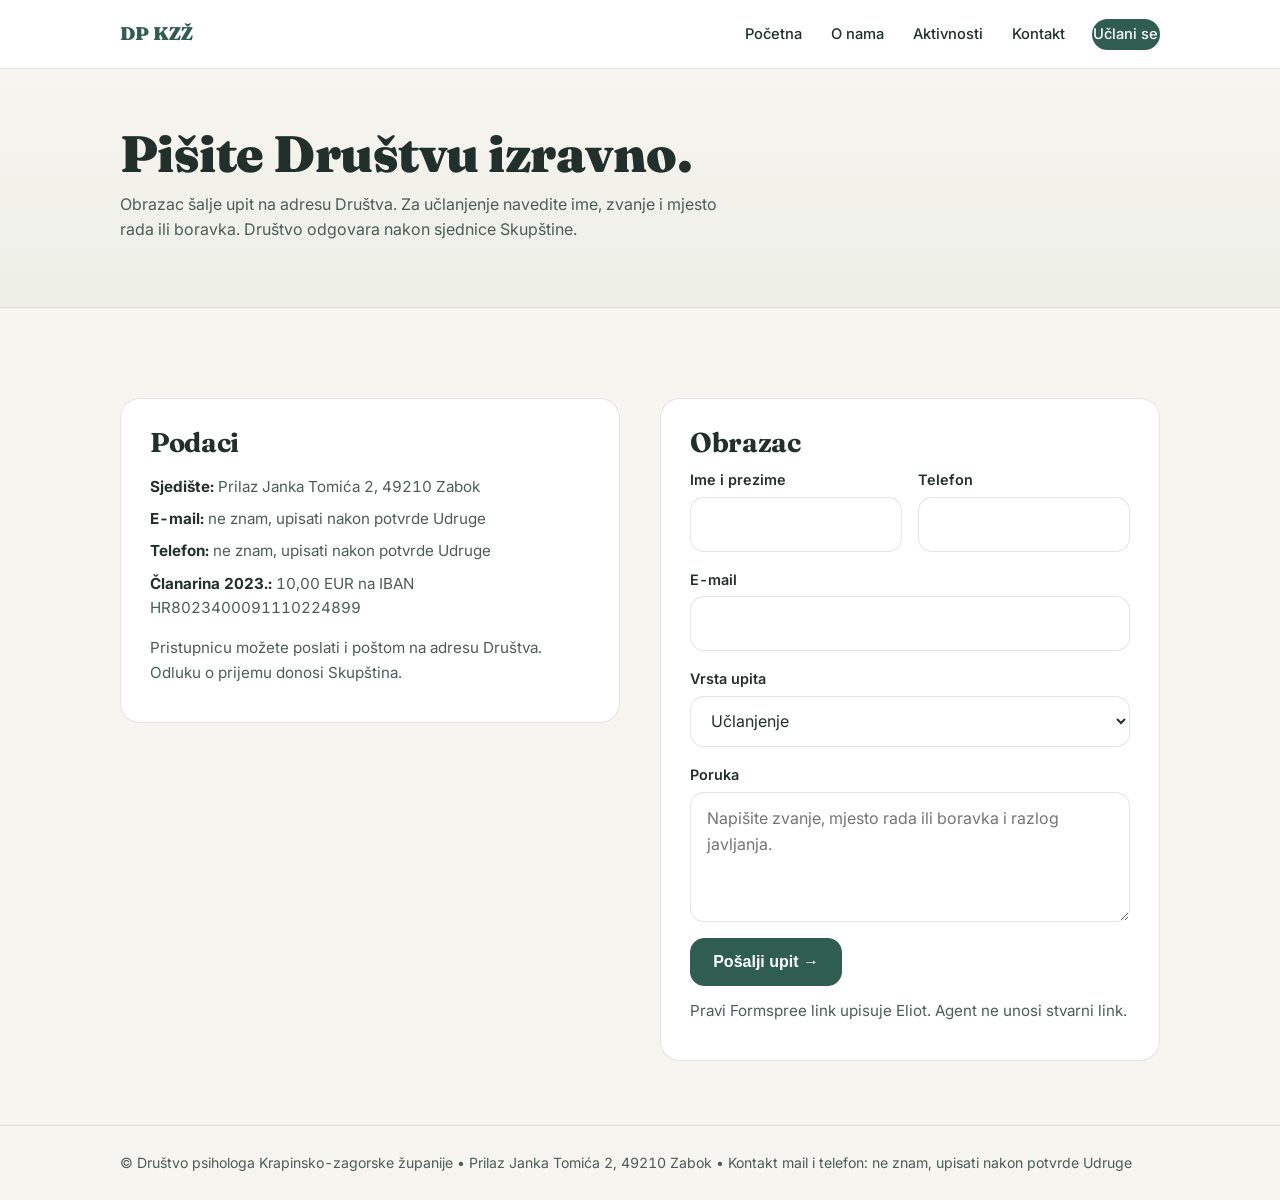
==== kontakt.html @ bbdbda75 "Udruga psihologa KZZ paket (non-client): 4 stranice + ponuda063" ====
<!DOCTYPE html><html lang="hr"><head>
<meta charset="UTF-8"><meta name="viewport" content="width=device-width, initial-scale=1.0">
<title>Društvo psihologa KZŽ – Kontakt</title>
<link rel="preconnect" href="https://fonts.googleapis.com"><link rel="preconnect" href="https://fonts.gstatic.com" crossorigin>
<link href="https://fonts.googleapis.com/css2?family=Fraunces:opsz,wght@9..144,500;9..144,700;9..144,900&family=Inter:wght@300;400;500;600;700&display=swap" rel="stylesheet">
<style>
:root{--primary:#2F5D50;--primary-d:#24473D;--accent:#B7791F;--accent-bg:#F2E3C2;--bg:#F7F5F0;--surface:#FFFFFF;--text:#22302B;--text-soft:#4A5E57;--line:rgba(34,48,43,0.12);--white:#FFFFFF}
*{margin:0;padding:0;box-sizing:border-box}
html{scroll-behavior:smooth}
body{font-family:'Inter',system-ui,-apple-system,'Segoe UI',Roboto,sans-serif;background:var(--bg);color:var(--text);line-height:1.6;font-variant-numeric:tabular-nums;-webkit-font-smoothing:antialiased;caret-color:var(--primary)}
::selection{background:var(--accent-bg);color:var(--text)}
h1,h2,h3{font-family:'Fraunces',Georgia,serif;line-height:1.15;letter-spacing:-0.01em;text-wrap:balance}
h1{font-size:clamp(2rem,5.5vw,3.2rem);font-weight:900}
h2{font-size:clamp(1.3rem,3vw,1.7rem);font-weight:700;margin-bottom:.6rem}
p{margin:.5rem 0}
.container{max-width:1120px;margin:0 auto;padding:0 clamp(1rem,4vw,2.5rem)}
section{padding:clamp(2.5rem,6vw,4rem) 0}
.site-nav{position:sticky;top:0;z-index:100;background:var(--surface);border-bottom:1px solid var(--line)}
.site-nav .container{display:flex;align-items:center;justify-content:space-between;min-height:68px;gap:1rem}
.nav-logo{font-family:'Fraunces',serif;font-weight:900;font-size:1.15rem;color:var(--primary);text-decoration:none}
.nav-links{display:flex;gap:1.6rem;align-items:center;list-style:none}
.nav-links a{color:var(--text);font-size:.92rem;font-weight:500;text-decoration:none;padding:.4rem .1rem;border-bottom:2px solid transparent}
.nav-links a:hover{color:var(--accent);border-bottom-color:var(--accent)}
.nav-cta{background:var(--primary);color:#fff !important;padding:.55rem 1.15rem;border-radius:999px;font-weight:600;border-bottom:none !important}
.hamburger{display:none;background:none;border:1px solid var(--line);border-radius:10px;padding:.45rem .6rem;cursor:pointer;font-size:1.1rem}
.page-header{background:linear-gradient(180deg,var(--bg),#EDEFE7);border-bottom:1px solid var(--line);padding:clamp(2.2rem,5vw,3.5rem) 0}
.page-header p{color:var(--text-soft);max-width:62ch}
.contact-grid{display:grid;grid-template-columns:1fr 1fr;gap:clamp(1.5rem,4vw,2.5rem);margin-top:1.6rem;align-items:start}
.card{background:var(--surface);border:1px solid var(--line);border-radius:20px;padding:clamp(1.2rem,3vw,1.8rem)}
.card p{color:var(--text-soft);font-size:.95rem}
.addr{margin-top:1rem;font-size:.95rem}
.addr strong{color:var(--text)}
.addr a{color:var(--text);text-decoration:none;font-weight:600}
.addr a:hover{color:var(--accent)}
form .field{display:flex;flex-direction:column;gap:.35rem;margin-bottom:1rem}
form .row{display:grid;grid-template-columns:1fr 1fr;gap:1rem}
label{font-weight:600;font-size:.9rem}
input,select,textarea{padding:.85rem 1rem;border-radius:14px;border:1px solid var(--line);background:var(--surface);color:var(--text);font:inherit;width:100%}
input:focus,select:focus,textarea:focus{outline:none;border-color:var(--accent);box-shadow:0 0 0 4px rgba(183,121,31,.18)}
textarea{min-height:130px;resize:vertical}
button.submit{display:inline-flex;align-items:center;gap:.5rem;padding:.9rem 1.4rem;border-radius:14px;border:1px solid var(--primary);background:var(--primary);color:#fff;font-weight:600;cursor:pointer;font-size:1rem}
button.submit:hover{background:var(--primary-d)}
button.submit:disabled{opacity:.6;cursor:not-allowed}
.note{font-size:.85rem;color:var(--text-soft);margin-top:.8rem}
a:focus-visible,button:focus-visible,input:focus-visible,select:focus-visible,textarea:focus-visible{outline:3px solid var(--accent);outline-offset:2px}
footer{border-top:1px solid var(--line);padding:1.6rem 0;color:var(--text-soft);font-size:.88rem}
footer a{color:var(--text);text-decoration:none}
.reveal{opacity:0;transform:translateY(14px);transition:opacity .6s ease,transform .6s ease}
.reveal.visible{opacity:1;transform:none}
@media (max-width:900px){.contact-grid{grid-template-columns:1fr}form .row{grid-template-columns:1fr}}
@media (max-width:600px){.nav-links{display:none}.hamburger{display:block}.menu-open .nav-links{display:flex;flex-direction:column;position:absolute;left:0;right:0;top:100%;background:var(--surface);border-bottom:1px solid var(--line);padding:.6rem 1rem 1rem;align-items:flex-start}}
@media (prefers-reduced-motion:reduce){.reveal{opacity:1;transform:none;transition:none}}
</style></head><body>
<nav class="site-nav" aria-label="Glavna navigacija"><div class="container">
<a class="nav-logo" href="index.html">DP KZŽ</a>
<button class="hamburger" aria-label="Izbornik" onclick="document.body.classList.toggle('menu-open')">☰</button>
<ul class="nav-links"><li><a href="index.html">Početna</a></li><li><a href="o-nama.html">O nama</a></li><li><a href="usluge.html">Aktivnosti</a></li><li><a href="kontakt.html">Kontakt</a></li><li><a class="nav-cta" href="o-nama.html#clanstvo">Učlani se</a></li></ul>
</div></nav>
<header class="page-header"><div class="container">
<h1>Pišite Društvu izravno.</h1>
<p>Obrazac šalje upit na adresu Društva. Za učlanjenje navedite ime, zvanje i mjesto rada ili boravka. Društvo odgovara nakon sjednice Skupštine.</p>
</div></header>
<main><section><div class="container"><div class="contact-grid">
<div class="card reveal"><h2>Podaci</h2>
<div class="addr">
<p><strong>Sjedište:</strong> Prilaz Janka Tomića 2, 49210 Zabok</p>
<p><strong>E-mail:</strong> ne znam, upisati nakon potvrde Udruge</p>
<p><strong>Telefon:</strong> ne znam, upisati nakon potvrde Udruge</p>
<p><strong>Članarina 2023.:</strong> 10,00 EUR na IBAN HR8023400091110224899</p>
</div>
<p style="margin-top:1rem">Pristupnicu možete poslati i poštom na adresu Društva. Odluku o prijemu donosi Skupština.</p></div>
<div class="card reveal" style="transition-delay:.08s"><h2>Obrazac</h2>
<form action="OVDJE_UNESI_FORMSPREE_LINK" method="POST">
<div class="row">
<div class="field"><label for="ime">Ime i prezime</label><input id="ime" type="text" name="ime" required autocomplete="name"></div>
<div class="field"><label for="tel">Telefon</label><input id="tel" type="tel" name="telefon" autocomplete="tel"></div>
</div>
<div class="field"><label for="email">E-mail</label><input id="email" type="email" name="email" required autocomplete="email"></div>
<div class="field"><label for="vrsta">Vrsta upita</label><select id="vrsta" name="vrsta_upita"><option>Učlanjenje</option><option>Članarina</option><option>Projekt / suradnja</option><option>Tjedan psihologije</option><option>Drugo</option></select></div>
<div class="field"><label for="poruka">Poruka</label><textarea id="poruka" name="poruka" required placeholder="Napišite zvanje, mjesto rada ili boravka i razlog javljanja."></textarea></div>
<button class="submit" type="submit">Pošalji upit →</button>
<p class="note">Pravi Formspree link upisuje Eliot. Agent ne unosi stvarni link.</p>
</form></div>
</div></div></section></main>
<footer><div class="container">© Društvo psihologa Krapinsko-zagorske županije • Prilaz Janka Tomića 2, 49210 Zabok • Kontakt mail i telefon: ne znam, upisati nakon potvrde Udruge</div></footer>
<script>const io=new IntersectionObserver((es)=>{es.forEach(e=>{if(e.isIntersecting){e.target.classList.add("visible");io.unobserve(e.target)}})},{threshold:.12});document.querySelectorAll(".reveal").forEach(el=>io.observe(el));</script>
</body></html>
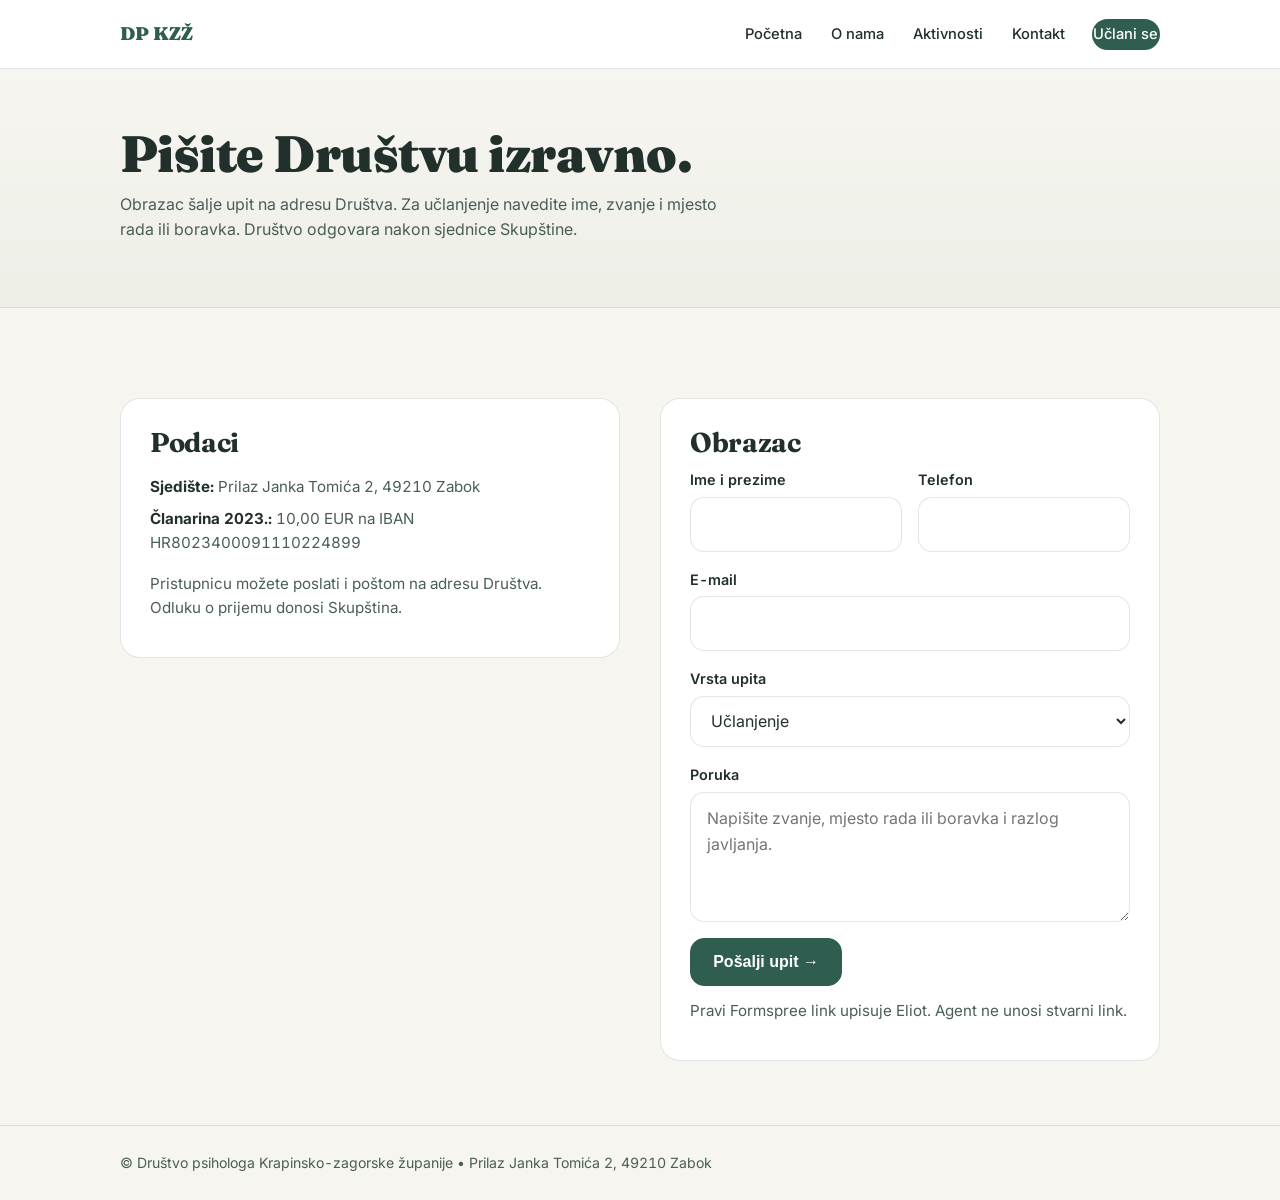
==== commit b2de10a1: "Post-sastanak 08.10: makni prema/ne-znam komentare, dodaj meta description SEO" ====
--- a/kontakt.html
+++ b/kontakt.html
@@ -1,6 +1,9 @@
 <!DOCTYPE html><html lang="hr"><head>
 <meta charset="UTF-8"><meta name="viewport" content="width=device-width, initial-scale=1.0">
 <title>Društvo psihologa KZŽ – Kontakt</title>
+<link rel="icon" href="data:image/svg+xml,%3Csvg xmlns='http://www.w3.org/2000/svg' viewBox='0 0 64 64'%3E%3Crect width='64' height='64' rx='14' fill='%232F5D50'/%3E%3Ctext x='32' y='45' font-family='Georgia,serif' font-size='38' font-weight='bold' fill='white' text-anchor='middle'%3E%CE%A8%3C/text%3E%3C/svg%3E">
+<meta name="theme-color" content="#2F5D50">
+<meta name="description" content="Kontakt Društva psihologa Krapinsko-zagorske županije – obrazac za upit, pristupnica i podaci u Zaboku.">
 <link rel="preconnect" href="https://fonts.googleapis.com"><link rel="preconnect" href="https://fonts.gstatic.com" crossorigin>
 <link href="https://fonts.googleapis.com/css2?family=Fraunces:opsz,wght@9..144,500;9..144,700;9..144,900&family=Inter:wght@300;400;500;600;700&display=swap" rel="stylesheet">
 <style>
@@ -64,8 +67,6 @@
 <div class="card reveal"><h2>Podaci</h2>
 <div class="addr">
 <p><strong>Sjedište:</strong> Prilaz Janka Tomića 2, 49210 Zabok</p>
-<p><strong>E-mail:</strong> ne znam, upisati nakon potvrde Udruge</p>
-<p><strong>Telefon:</strong> ne znam, upisati nakon potvrde Udruge</p>
 <p><strong>Članarina 2023.:</strong> 10,00 EUR na IBAN HR8023400091110224899</p>
 </div>
 <p style="margin-top:1rem">Pristupnicu možete poslati i poštom na adresu Društva. Odluku o prijemu donosi Skupština.</p></div>
@@ -82,6 +83,6 @@
 <p class="note">Pravi Formspree link upisuje Eliot. Agent ne unosi stvarni link.</p>
 </form></div>
 </div></div></section></main>
-<footer><div class="container">© Društvo psihologa Krapinsko-zagorske županije • Prilaz Janka Tomića 2, 49210 Zabok • Kontakt mail i telefon: ne znam, upisati nakon potvrde Udruge</div></footer>
+<footer><div class="container">© Društvo psihologa Krapinsko-zagorske županije • Prilaz Janka Tomića 2, 49210 Zabok</div></footer>
 <script>const io=new IntersectionObserver((es)=>{es.forEach(e=>{if(e.isIntersecting){e.target.classList.add("visible");io.unobserve(e.target)}})},{threshold:.12});document.querySelectorAll(".reveal").forEach(el=>io.observe(el));</script>
 </body></html>
